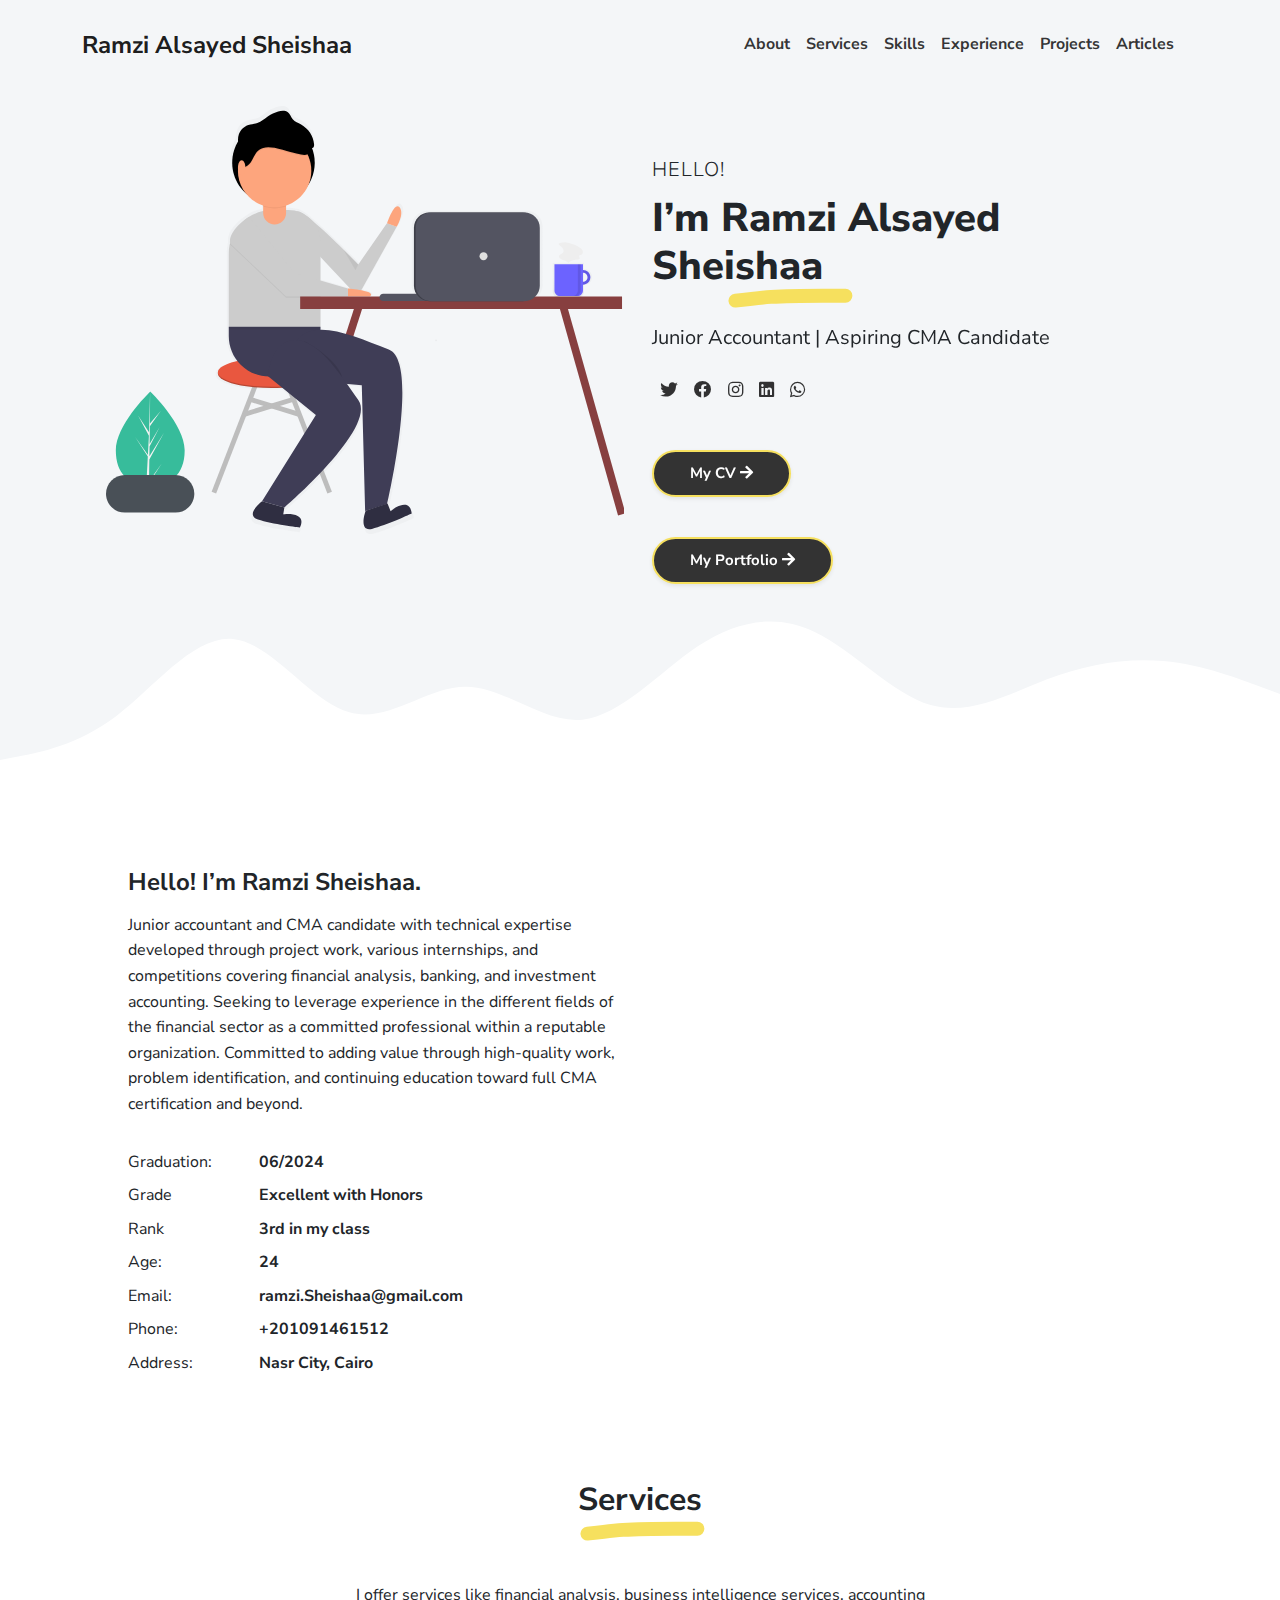
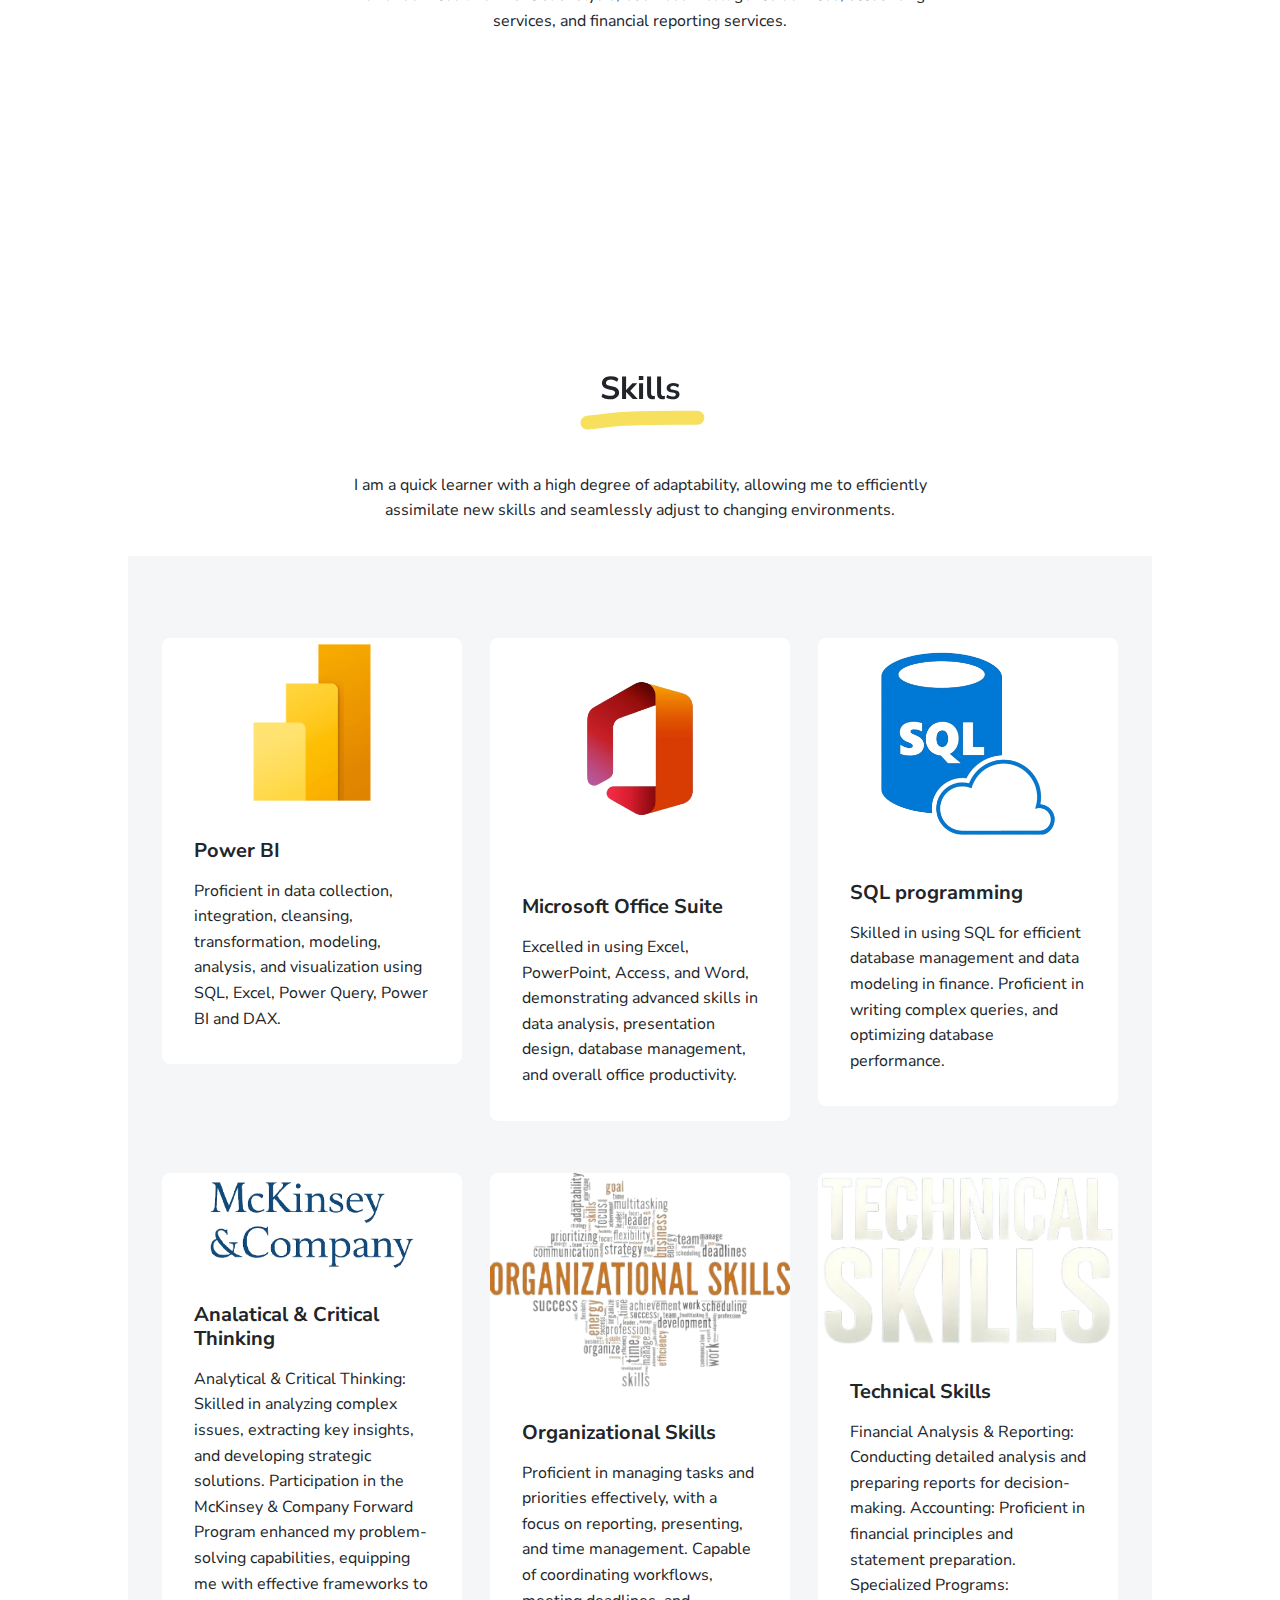
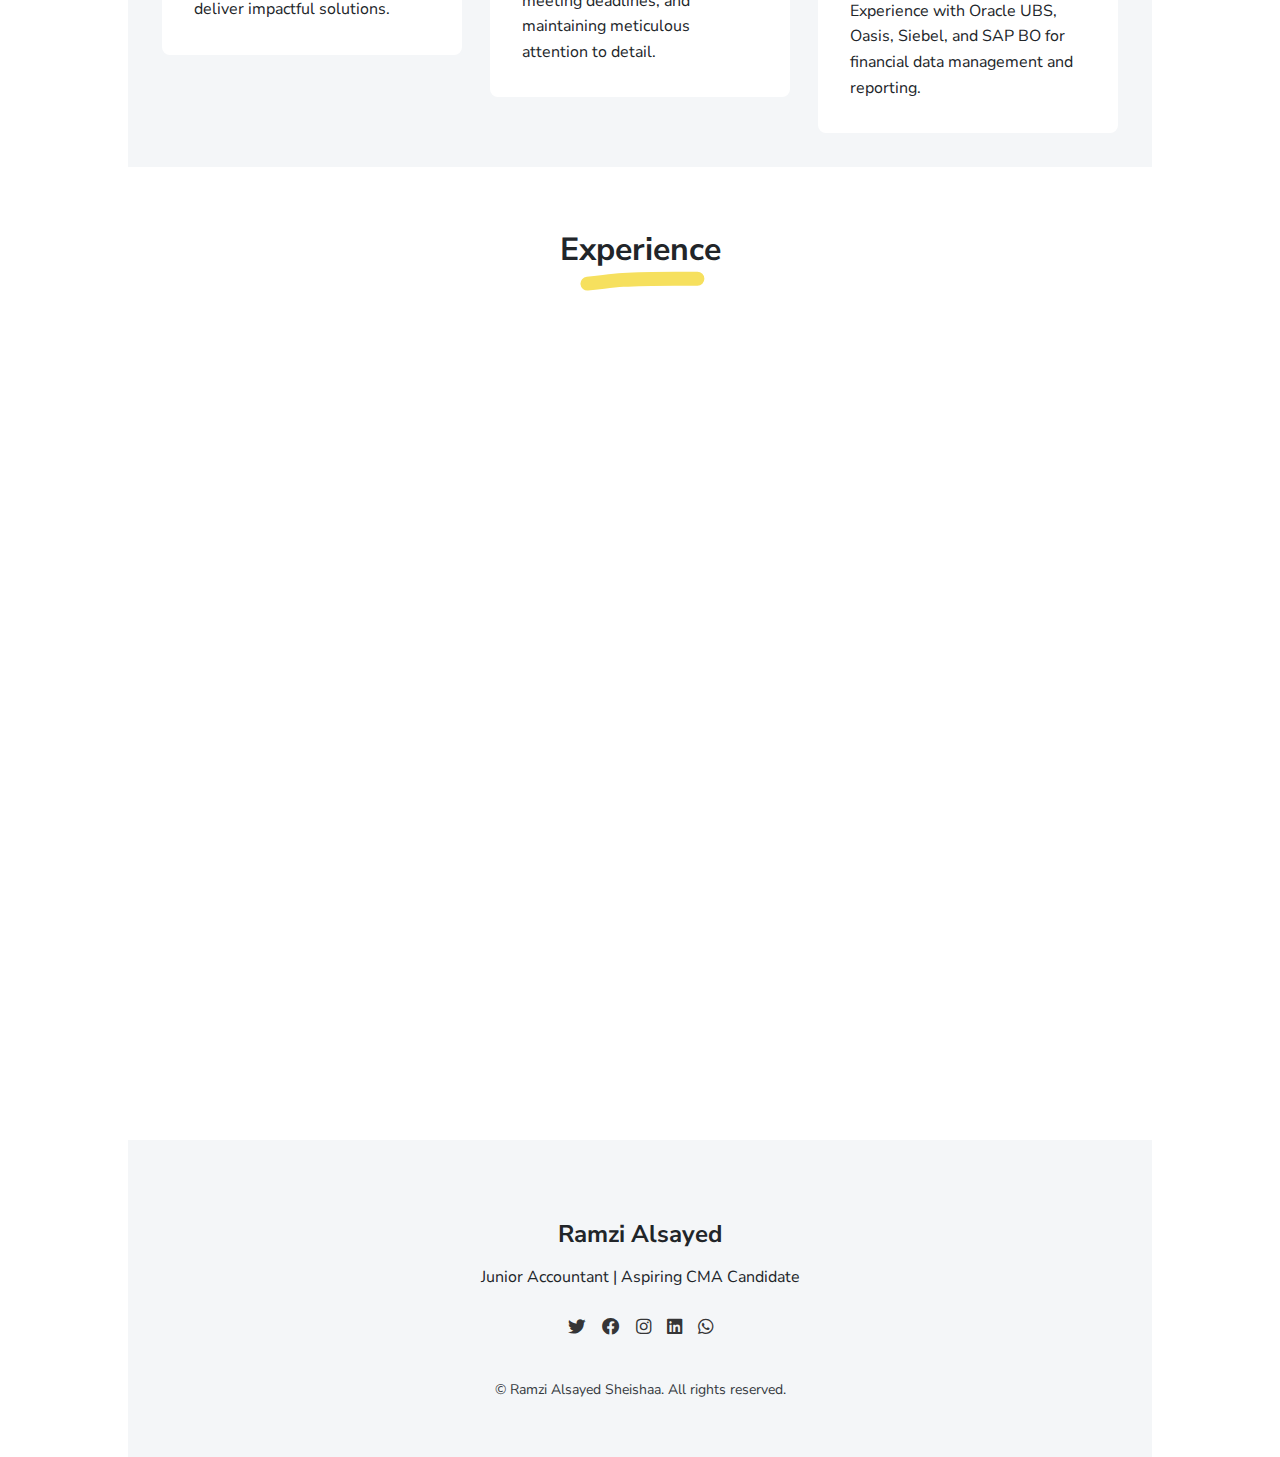
==== index.html @ 20041c58 "Update index.html" ====
<!DOCTYPE html>
<!-- upto 2 directory depth-->
<html lang="en-US">
  <head>
    <meta charset="UTF-8">
    <meta http-equiv="X-UA-Compatible" content="IE=edge">
    <meta name="viewport" content="width=device-width, initial-scale=1">
    <meta name="google-site-verification" content="PllQ6cp0_no1KpwjBgGaep3kcs-IVrneFNLfGpQ3LeI" />
    <title>Ramzi Alsayed Sheishaa</title>
    <link rel="preconnect" href="https://fonts.gstatic.com" crossorigin="crossorigin"/>
    <link rel="preconnect" href="https://fonts.gstatic.com" crossorigin>

    <link rel="preload" as="style" href="https://fonts.googleapis.com/css2?family=Nunito+Sans:wght@300;400;700;800&amp;display=swap"/>
    <link rel="stylesheet" href="https://fonts.googleapis.com/css2?family=Nunito+Sans:wght@300;400;700;800&amp;display=swap" media="print" onload="this.media='all'"/>
    <noscript>
      <link rel="stylesheet" href="https://fonts.googleapis.com/css2?family=Nunito+Sans:wght@300;400;700;800&amp;display=swap"/>
    </noscript>
    <link href="./css/font-awesome/css/all.min.css?ver=1.2.0" rel="stylesheet">
    <link href="./css/bootstrap-icons/bootstrap-icons.css?ver=1.2.0" rel="stylesheet">
    <link href="./css/bootstrap.min.css?ver=1.2.0" rel="stylesheet">
    <link href="./css/aos.css?ver=1.2.0" rel="stylesheet">
    <link href="./css/main.css?ver=1.2.0" rel="stylesheet">
     <link rel="stylesheet" href="css/articles.css">
    <link rel="icon" type="image/svg+xml" href="wel.svg">
    
    <noscript>
      <style type="text/css">
        [data-aos] {
            opacity: 1 !important;
            transform: translate(0) scale(1) !important;
        } 
        
      </style>      
    </noscript>

    <script>
  document.addEventListener('DOMContentLoaded', function() {
    // Smooth scrolling for anchor links
    const scrollLinks = document.querySelectorAll('a[href^="#"]');
    scrollLinks.forEach(link => {
      link.addEventListener('click', function(e) {
        e.preventDefault();
        const targetId = this.getAttribute('href').substring(1);
        const targetElement = document.getElementById(targetId);
        if (targetElement) {
          window.scrollTo({
            top: targetElement.offsetTop,
            behavior: 'smooth'
          });
        }
      });
    });
  });
</script>
    
  </head>
  <body id="top">
    <header class="bg-light">
      <nav class="navbar navbar-expand-lg navbar-light bg-light" id="header-nav" role="navigation">
        <div class="container"><a class="link-dark navbar-brand site-title mb-0" href="#">Ramzi Alsayed Sheishaa</a>
          <button class="navbar-toggler" type="button" data-bs-toggle="collapse" data-bs-target="#navbarSupportedContent" aria-controls="navbarSupportedContent" aria-expanded="false" aria-label="Toggle navigation"><span class="navbar-toggler-icon"></span></button>
          <div class="collapse navbar-collapse" id="navbarSupportedContent">
            <ul class="navbar-nav ms-auto me-2">
              <li class="nav-item"><a class="nav-link" href="#about">About</a></li>
              <li class="nav-item"><a class="nav-link" href="#services">Services</a></li>
              <li class="nav-item"><a class="nav-link" href="#skills">Skills</a></li>
              <li class="nav-item"><a class="nav-link" href="#experience">Experience</a></li>
              <a class="nav-link" href="https://ramzisheishaa.github.io/my-portfolio/index.html" target="_blank">Projects</a>
              <a class="nav-link" href="https://ramzisheishaa.github.io/my-portfolio/index.html" target="_blank">Articles</a>

            </ul>
          </div>
        </div>
      </nav>
    </header>
    <div class="page-content">
      <div id="content">
<header>
  <div class="cover bg-light">
    <div class="container px-3">
      <div class="row">
        <div class="col-lg-6 p-2"><img class="img-fluid" src="images/illustrations/hello3.svg" alt="hello"/></div>
        <div class="col-lg-6">
          <div class="mt-5">
            <p class="lead text-uppercase mb-1">Hello!</p>
            <h1 class="intro-title marker" data-aos="fade-left" data-aos-delay="50">I’m Ramzi Alsayed Sheishaa</h1>
            <p class="lead fw-normal mt-3" data-aos="fade-up" data-aos-delay="100">Junior Accountant | Aspiring CMA Candidate</p>
            <div class="social-nav" data-aos="fade-up" data-aos-delay="200">
              <nav role="navigation">
                <ul class="nav justify-content-left">
                  <li class="nav-item"><a class="nav-link" href="https://twitter.com/ramzi_ix" title="Twitter" target="_blank"><i class="fab fa-twitter"></i><span class="menu-title sr-only">Twitter</span></a></li>
                  <li class="nav-item"><a class="nav-link" href="https://www.facebook.com/ramziofficial0" title="Facebook" target="_blank"><i class="fab fa-facebook"></i><span class="menu-title sr-only">Facebook</span></a></li>
                  <li class="nav-item"><a class="nav-link" href="https://instagram.com/ramzi_ix" title="Instagram" target="_blank"><i class="fab fa-instagram"></i><span class="menu-title sr-only">Instagram</span></a></li>
                  <li class="nav-item"><a class="nav-link" href="https://www.linkedin.com/in/ramzialsayed" title="LinkedIn" target="_blank"><i class="fab fa-linkedin"></i><span class="menu-title sr-only">LinkedIn</span></a
                  ></li>
                  <li class="nav-item"><a class="nav-link" href="https://wa.me/+201091461512" title="Whatsapp"><i class="fab fa-whatsapp" target="_blank"></i><span class="menu-title sr-only">Whatsapp</span></a></li>
                </ul>
              </nav>
            </div>   
            
            <div class="mt-3" data-aos="fade-up" data-aos-delay="200">
    <a class="btn btn-primary shadow-sm mt-1 hover-effect" href="https://drive.google.com/file/d/1qxnCXCQHCI-nS-pvYtfbx1ueG6HFSvlE/view?usp=sharing" target="_blank" style="background-color: #333333; color: #ffffff;">My CV <i class="fas fa-arrow-right"></i></a>
</div>
                        <div class="mt-3" data-aos="fade-up" data-aos-delay="200">
    <a class="btn btn-primary shadow-sm mt-1 hover-effect" href="my-portfolio/index.html" target="_blank" style="background-color: #333333; color: #ffffff;">My Portfolio <i class="fas fa-arrow-right"></i></a>
</div>

        
          </div>
        </div>
      </div>
    </div>
  </div>
  <div class="wave-bg"></div>
</header>
<div class="section pt-4 px-3 px-lg-4" id="about">
  <div class="container-narrow">
    <div class="row">
      <div class="col-md-6">
        <h2 class="h4 my-2">Hello! I’m Ramzi Sheishaa.</h2>
        <p>Junior accountant and CMA candidate with technical expertise developed through project work, various internships, and competitions covering financial analysis, banking, and investment accounting. Seeking to leverage experience in the different fields of the financial sector as a committed professional within a reputable organization. Committed to adding value through high-quality work, problem identification, and continuing education toward full CMA certification and beyond.</p>
       <div class="row mt-3">
          <div class="col-sm-3">
            <div class="pb-1">Graduation:</div>
          </div>
          <div class="col-sm-9">
            <div class="pb-1 fw-bolder"> 06/2024</div>
          </div>
          <div class="col-sm-3">          
            <div class="pb-1">Grade</div>
          </div>
          <div class="col-sm-9">
            <div class="pb-1 fw-bolder">Excellent with Honors</div>
          </div>
            <div class="col-sm-3">          
            <div class="pb-1">Rank</div>
          </div>
          <div class="col-sm-9">
            <div class="pb-1 fw-bolder">3rd in my class</div>
          </div>
          <div class="col-sm-3">          
            <div class="pb-1">Age:</div>
          </div>
          <div class="col-sm-9">
            <div class="pb-1 fw-bolder">24</div>
          </div>
          <div class="col-sm-3">
            <div class="pb-1">Email:</div>
          </div>
          <div class="col-sm-9">
            <div class="pb-1 fw-bolder">ramzi.Sheishaa@gmail.com</div>
          </div>
          <div class="col-sm-3">
            <div class="pb-1">Phone:</div>
          </div>
          <div class="col-sm-9">
            <div class="pb-1 fw-bolder">+201091461512</div>
          </div>
          <div class="col-sm-3">
            <div class="pb-1">Address:</div>
          </div>
          <div class="col-sm-9">
            <div class="pb-1 fw-bolder">Nasr City, Cairo</div>
          </div>
        </div>
      </div>

      <div class="col-md-5 offset-md-1" data-aos="fade-left" data-aos-delay="100"><img class="avatar img-fluid mt-2" src="images/avatar.png" width="400" height="400" alt="Ramzi Sheishaa"/></div>
    </div>
  </div>
</div>
<div class="section px-3 px-lg-4 pt-5" id="services">
  <div class="container-narrow">
    <div class="text-center mb-5">
      <h2 class="marker marker-center">Services</h2>
    </div>
    <div class="text-center">
      <p class="mx-auto mb-3" style="max-width:600px"> I offer services like financial analysis, business intelligence services, accounting services, and financial reporting services.</p>
    </div>
    <div class="row py-3">
      <div class="col-md-3 text-center" data-aos="fade-up" data-aos-delay="200"><img class="mb-2" src="images/services/analysis.svg" width="96" height="96" alt="Financial Analysis"/>
        <div class="h5">Financial Analysis</div>
      </div>      
      <div class="col-md-3 text-center" data-aos="fade-up" data-aos-delay="100"><img class="mb-2" src="images/services/Intelligence.svg" width="96" height="96" alt="Business Intelligence Services"/>
        <div class="h5">Business Intelligence Services</div>
      </div>
      <div class="col-md-3 text-center" data-aos="fade-up" data-aos-delay="300"><img class="mb-2" src="images/services/Accounting.svg" width="96" height="96" alt="Accounting Services"/>
        <div class="h5">Accounting Services</div>
      </div>
      <div class="col-md-3 text-center" data-aos="fade-up" data-aos-delay="400"><img class="mb-2" src="images/services/report.svg" width="96" height="96" alt="Financial Reporting Services"/>
        <div class="h5">Financial Reporting Services</div>
      </div>
    </div>
  </div>
</div>
<div class="section px-3 px-lg-4 pt-5" id="skills">
  <div class="container-narrow">
    <div class="text-center mb-5">
      <h2 class="marker marker-center">Skills</h2>
    </div>
    <div class="text-center">
      <p class="mx-auto mb-3" style="max-width:600px">I am a quick learner with a high degree of adaptability, allowing me to efficiently assimilate new skills and seamlessly adjust to changing environments.</p>
    </div>
    <div class="bg-light p-3">
     <div class="row mt-4">
        <div class="col-md-4">
          <div class="card">
            <img src="images/skills/power-bi.png" class="card-img-top" alt="Power BI">
            <div class="card-body">
              <h5 class="card-title">Power BI</h5>
              <p class="card-text">Proficient in data collection, integration, cleansing, transformation, modeling, analysis, and visualization using SQL, Excel, Power Query, Power BI and DAX.</p>
            </div>
          </div>
        </div>
        <div class="col-md-4">
          <div class="card">
            <img src="images/skills/office.png" class="card-img-top" alt="MS Office">
            <div class="card-body">
              <h5 class="card-title">Microsoft Office Suite</h5>
              <p class="card-text">Excelled in using Excel, PowerPoint, Access, and Word, demonstrating advanced skills in data analysis, presentation design, database management, and overall office productivity. </p>
            </div>
          </div>
        </div>
        <div class="col-md-4">
          <div class="card">
            <img src="images/skills/SQL.png" class="card-img-top" alt="SQL programming">
            <div class="card-body">
              <h5 class="card-title">SQL programming</h5>
              <p class="card-text">Skilled in using SQL for efficient database management and data modeling in finance. Proficient in writing complex queries, and optimizing database performance.</p>
            </div>
          </div>
        </div>
      </div>
      <div class="row mt-4 second-row">
        <div class="col-md-4">
          <div class="card">
            <img src="images/skills/mckinsey.png" class="card-img-top" alt="mckinsey & company">
            <div class="card-body">
              <h5 class="card-title">Analatical & Critical Thinking</h5>
              <p class="card-text">Analytical & Critical Thinking: Skilled in analyzing complex issues, extracting key insights, and developing strategic solutions. Participation in the McKinsey & Company Forward Program enhanced my problem-solving capabilities, equipping me with effective frameworks to deliver impactful solutions.</p>
            </div>
          </div>
        </div>
        <div class="col-md-4">
          <div class="card">
            <img src="images/skills/org.png" class="card-img-top" alt="Organizational Skills">
            <div class="card-body">
              <h5 class="card-title">Organizational Skills</h5>
              <p class="card-text">Proficient in managing tasks and priorities effectively, with a focus on reporting, presenting, and time management. Capable of coordinating workflows, meeting deadlines, and maintaining meticulous attention to detail.</p>
            </div>
          </div>
        </div>
        <div class="col-md-4">
          <div class="card">
            <img src="images/skills/tech.png" class="card-img-top" alt="Technical Skills">
            <div class="card-body">
              <h5 class="card-title">Technical Skills</h5>
              <p class="card-text">Financial Analysis & Reporting: Conducting detailed analysis and preparing reports for decision-making.
                Accounting: Proficient in financial principles and statement preparation.
                Specialized Programs: Experience with Oracle UBS, Oasis, Siebel, and SAP BO for financial data management and reporting.</p>
            </div>
          </div>
        </div>
      </div>
    </div>
  </section>

    
<div class="section px-3 px-lg-4 pt-5" id="experience">
  <div class="container-narrow">
    <div class="text-center mb-4">
      <h2 class="marker marker-center">Experience</h2>
    </div>
    <div class="row">
      <!-- First Card -->
      <div class="col-md-6 mb-3">
        <div class="card" data-aos="fade-right" data-aos-delay="100">
          <div class="card-header px-2 py-1 d-flex justify-content-between">
            <div>
              <h3 class="h5 mb-0">Trainee</h3>
              <div class="text-muted text-small">National Bank of Egypt<small> (Aug 2023 - Sep 2023)</small></div>
            </div>
            <img src="images/services/NBE-logo.svg" width="50" height="45" alt="Trainee"/>
          </div>
          <div class="card-body px-2 py-1">
            <p>During my internship, I acquired substantial insights in various facets of the banking sector, including customer service and VIP customer service, banking operations, and credit analysis. In addition to these core areas, I also expanded my knowledge in digital transformation and cybersecurity.</p>
          </div>
        </div>
      </div>
      <!-- Second Card -->
      <div class="col-md-6 mb-3">
        <div class="card" style="max-width: 500px;" data-aos="fade-left" data-aos-delay="300">
          <div class="card-header px-2 py-1">
            <div class="d-flex justify-content-between">
              <div>
                <h3 class="h5 mb-0">Trainee</h3>
                <div class="text-muted text-small">Banque Misr<small> (July 16 to August 10)</small></div>
              </div>
              <img src="images/services/bmp-logo.png" width="40" height="32" alt="Bank Training"/>
            </div>
          </div>
          <div class="card-body px-2 py-1">
            <p>During my one-month Bank Misr internship, I refined both practical skills in credit analysis, retail banking, and cheque handling, alongside valuable soft skills in customer service.</p>
          </div>
        </div>
      </div>
      <!-- Third Card -->
      <div class="col-md-6 mb-3">
        <div class="card" style="max-width: 500px;" data-aos="fade-left" data-aos-delay="300">
          <div class="card-header px-2 py-1">
            <div class="d-flex justify-content-between">
              <div>
                <h3 class="h5 mb-0">Product  Specialist</h3>
                <div class="text-muted text-small">Excellent Advertising Startup.<small> (Jan 2023- May 2023)    Part-Time Job</small></div>
              </div>
              <img src="images/services/product.svg" width="40" height="32" alt="Product Specialist"/>
            </div>
          </div>
          <div class="card-body px-2 py-1">
            <p>conducting market research, collaborating with cross-
                 functional teams, and developing advertising products that 
                met the evolving needs of our clients. I leveraged my 
                expertise in product development to deliver successful 
                 product launches.</p>
          </div>
        </div>
      </div>
            <!-- Fourth Card -->
      <div class="col-md-6 mb-3">
        <div class="card" style="max-width: 500px;" data-aos="fade-left" data-aos-delay="300">
          <div class="card-header px-2 py-1">
            <div class="d-flex justify-content-between">
              <div>
                <h3 class="h5 mb-0">Trainee</h3>
                <div class="text-muted text-small">Faisal Islamic Bank<small> (August 2022 - 1 month)</small></div>
              </div>
              <img src="images/services/FIBE_logo.png" width="40" height="32" alt="Bank Training"/>
            </div>
          </div>
          <div class="card-body px-2 py-1">
            <p>Bank's training rotation program enabled me to gain hands-
                on experience and engage in multiple departments such as 
                Customer Service, Investment Management, Cheques & 
                Drafts Collection, Risk Management, and HR.</p>
            <p>Additionally, 
               I acquired significant proficiency in SAP Business Objects 
               during this period.</p>
          </div>
        </div>
      </div>
            <!-- Fifth Card -->
      <div class="col-md-6 mb-3">
        <div class="card" style="max-width: 500px;" data-aos="fade-left" data-aos-delay="300">
          <div class="card-header px-2 py-1">
            <div class="d-flex justify-content-between">
              <div>
                <h3 class="h5 mb-0">Trainee</h3>
                <div class="text-muted text-small">CIB<small> (Sep 2022-1 Month)</small></div>
              </div>
              <img src="images/services/bank.svg" width="40" height="32" alt="Bank Training"/>
            </div>
          </div>
          <div class="card-body px-2 py-1">
            <p>The internship concentrated on financial inclusion, cash 
                flow statement, and banking products and services.</p>
          </div>
        </div>
      </div>
            <!-- Sixth Card -->
      <div class="col-md-6 mb-3">
        <div class="card" style="max-width: 500px;" data-aos="fade-left" data-aos-delay="300">
          <div class="card-header px-2 py-1">
            <div class="d-flex justify-content-between">
              <div>
                <h3 class="h5 mb-0">Bookkeeper </h3>
                <div class="text-muted text-small">Alsaad Co. for Import & Export<small> (July 2021- Oct 2021)</small></div>
              </div>
              <img src="images/services/computer.svg" width="40" height="32" alt="Book Keeping"/>
            </div>
          </div>
          <div class="card-body px-2 py-1">
            <p>Responsibilities include recording transactions, inputting 
               customer information into a database, and generating and 
               processing invoices.</p>
          </div>
        </div>
      </div>      
    </div>
  </div>
</div>
        




<!-- <div class="section px-2 px-lg-4 pt-5" id="Activities">
  <div class="container">
    <div class="text-center mb-5">
      <h2 class="marker marker-center">Activities</h2>
    </div>
    <div class="grid bp-gallery pb-3" data-aos="zoom-in-up" data-aos-delay="100">
      <div class="grid-sizer"></div>
      <div class="grid-item"><a href="">
          <figure class="portfolio-item"><img src="images/portfolio/Best-Member.jpg" data-bp="images/portfolio/Best-Member.jpg"/>
            <figcaption>
              <h4 class="h5 mb-0">First Month in ENACTUS</h4>
              <div>Projct Management Member</div>
            </figcaption>
          </figure></a></div>
      <div class="grid-item"><a href="">
          <figure class="portfolio-item"><img src="images/portfolio/CMA.jpg" data-bp="images/portfolio/CMA.jpg"/>
            <figcaption>
              <h4 class="h5 mb-0">CMA Event Preperation</h4>
              <div>Al-Azhar University 2022</div>
            </figcaption>
          </figure></a></div>
      <div class="grid-item"><a href="">
          <figure class="portfolio-item"><img src="images/portfolio/Interviews.jpg" data-bp="images/portfolio/Interviews.jpg" data-caption="Interviews"/>
            <figcaption> 
              <h4 class="h5 mb-0">Interviews For The New Season</h4>
              <div>Season 2022</div>
            </figcaption>
          </figure></a></div>
                  <div class="grid-item"><a href="">
          <figure class="portfolio-item"><img src="images/portfolio/Dr.mhmd.jpg" data-bp="images/portfolio/Dr.mhmd.jpg" data-caption="With Dr. Mohammad Al-Awady My Academic Supervisor in IMASLC"/>
            <figcaption> 
              <h4 class="h5 mb-0">With Dr. Mohammad Al-Awady My Academic Supervisor, in IMA Student Leadership Conference</h4>
              <div>Grand Nile Tower Hotel May 2023</div>
            </figcaption>
          </figure></a></div>
            <div class="grid-item"><a href="">
          <figure class="portfolio-item"><img src="images/portfolio/Water-hyacinths.jpg" data-bp="images/portfolio/Water-hyacinths.jpg" data-caption="Working in Water hyacinths Project as coordinator"/>
            <figcaption> 
              <h4 class="h5 mb-0">Working in Water hyacinths Project as Coordinator</h4>
              <div>Season 2021</div>
            </figcaption>
          </figure></a></div>
      <div class="grid-item"><a href="">
          <figure class="portfolio-item"><img src="images/portfolio/Sugarcane.jpg" data-bp="images/portfolio/Sugarcane.jpg"/>
            <figcaption>
              <h4 class="h5 mb-0">Supervising and participating in the sugar cane project in the laboratory</h4>
              <div>Season 2022</div>
            </figcaption>
          </figure></a></div>
      <div class="grid-item"><a href="">
          <figure class="portfolio-item"><img src="images/portfolio/board.jpg" data-bp="images/portfolio/board.jpg"/>
            <figcaption>
              <h4 class="h5 mb-0">ENACTUS board Meeting</h4>
              <div>Season 2021</div>
            </figcaption>
          </figure></a></div>

          </div>
  </div>
</div>
        
<div class="section px-2 px-lg-4 pt-5 mb-5" id="My Articles">
 <div class="text-center mb-5">
      <h2 class="marker marker-center">Articles</h2>
    </div>
<div class="article-buttons">
    <a href="https://medium.com/@ramzi.sheishaa/transforming-the-ledger-how-blockchain-technology-is-revolutionizing-accounting-d007dcdee723" target="_blank" class="btn article-btn">Transforming the Ledger</a>
    <a href="https://medium.com/@ramzi.sheishaa/navigating-inflation-types-measures-and-economic-implications-482e37ef2914" target="_blank" class="btn article-btn">Navigating Inflation</a>
  </div>
</div> -->      


    
   
<footer class="pt-4 pb-4 text-center bg-light">
  <div class="container">
    <div class="my-3">
      <div class="h4">Ramzi Alsayed</div>
      <p>Junior Accountant | Aspiring CMA Candidate</p>
      <div class="social-nav">
        <nav role="navigation">
          <ul class="nav justify-content-center">
            <li class="nav-item"><a class="nav-link" href="https://twitter.com/ramzi_ix" title="Twitter" target="_blank"><i class="fab fa-twitter"></i><span class="menu-title sr-only">Twitter</span></a></li>
            <li class="nav-item"><a class="nav-link" href="https://www.facebook.com/ramziofficial0" title="Facebook" target="_blank"><i class="fab fa-facebook"></i><span class="menu-title sr-only">Facebook</span></a></li>
            <li class="nav-item"><a class="nav-link" href="https://instagram.com/ramzi_ix" title="Instagram" target="_blank"><i class="fab fa-instagram"></i><span class="menu-title sr-only">Instagram</span></a></li>
            <li class="nav-item"><a class="nav-link" href="https://www.linkedin.com/in/ramzialsayed" title="LinkedIn" target="_blank"><i class="fab fa-linkedin"></i><span class="menu-title sr-only">LinkedIn</span></a></li>
            <li class="nav-item"><a class="nav-link" href="https://wa.me/+201091461512" title="Whatsapp" target="_blank"><i class="fab fa-whatsapp"></i><span class="menu-title sr-only">Behance</span></a></li>
          </ul>
        </nav>
      </div>
    </div>
    <div class="text-small text-secondary">
      <div class="mb-1">&copy; Ramzi Alsayed Sheishaa. All rights reserved.</div>
  </div>
</footer></div>
    </div>
    <div id="scrolltop"><a class="btn btn-secondary" href="#top"><span class="icon"><i class="fas fa-angle-up fa-x"></i></span></a></div>
    <script src="./scripts/imagesloaded.pkgd.min.js?ver=1.2.0"></script>
    <script src="./scripts/masonry.pkgd.min.js?ver=1.2.0"></script>
    <script src="./scripts/BigPicture.min.js?ver=1.2.0"></script>
    <script src="./scripts/purecounter.min.js?ver=1.2.0"></script>
    <script src="./scripts/bootstrap.bundle.min.js?ver=1.2.0"></script>
    <script src="./scripts/aos.min.js?ver=1.2.0"></script>
    <script src="./scripts/main.js?ver=1.2.0"></script>  


  </body>
</html>
---- css/main.css ----
html, body {
  overflow-x: hidden;
}

/**
 * Enable smooth scrolling on the whole document
 */
html {
  scroll-behavior: smooth;
}

/**
 * Disable smooth scrolling when users have prefers-reduced-motion enabled
 */
@media screen and (prefers-reduced-motion: reduce) {
  html {
    scroll-behavior: auto;
  }
}

/**
 * Add .section to every anchored element for scroll margin
 */
.section {
  scroll-margin-top: 2rem;
}

/* Header */
.site-title {
  font-size: 1.5rem;
  font-weight: 700;
  line-height: 3rem;
  text-decoration: none;
}

@media (min-width: 48em) {
  .site-title {
    float: left;
  }
}

.nav-link {
  font-weight: 700;
  color: rgba(0, 0, 0, 0.8) !important;
}

.social-nav .nav-link {
  padding: 0 0.5rem;
  font-size: 1.1rem;
  line-height: 2.5rem;
}

.nav-link:hover,
.nav-link:focus,
.active .nav-link {
  color: rgba(0, 0, 0, 0.6) !important;
}

/* Hero (intro) section */
.intro-title {
  font-weight: 800;
}

@-webkit-keyframes animateWave {
  0% {
    transform: scale(1, 0);
  }
  100% {
    transform: scale(1, 1);
  }
}

@keyframes animateWave {
  0% {
    transform: scale(1, 0);
  }
  100% {
    transform: scale(1, 1);
  }
}

.wave-bg {
  display: block;
  height: 220px;
  width: 100%;
  min-width: 600px;
  transform-origin: top;
  -webkit-animation: animateWave 2000ms cubic-bezier(0.23, 1, 0.32, 1) forwards;
          animation: animateWave 2000ms cubic-bezier(0.23, 1, 0.32, 1) forwards;
  background-image: url("../images/wave-bg.svg");
  background-position: center;
  background-repeat: no-repeat;
}

img.avatar {
  border-radius: 30px;
}

/* Masonary grid for portfolio */
.grid:after {
  content: '';
  display: block;
  clear: both;
}

/* Grid Item */
.grid-sizer,
.grid-item {
  width: 100%;
}

.grid-item {
  padding-bottom: 12px;
}

@media (min-width: 48em) {
  .grid-sizer,
  .grid-item {
    width: 25%;
  }
  .grid-item {
    float: left;
    padding: 6px;
  }
}

.grid-item img {
  display: block;
  width: 100%;
  max-width: 100%;
}

/* Portfolio */
.portolio-section .container {
  padding: 0;
}

.portfolio-item {
  position: relative;
  overflow: hidden;
  text-align: center;
  margin: 0;
}

.portfolio-item figcaption {
  position: absolute;
  top: auto;
  bottom: 0;
  left: 0;
  width: 100%;
  padding: 12px;
  background: rgba(255, 255, 255, 0.75);
  transition: transform 0.35s;
  transform: translate3d(0, 100%, 0);
}

.portfolio-item figcaption h4 {
  color: #222;
  font-size: 16px;
  text-transform: uppercase;
  font-weight: 700;
  margin-bottom: 3px;
}

.portfolio-item figcaption p {
  color: #444;
  font-size: 14px;
  font-weight: 600;
  margin-bottom: 0;
}

.portfolio-item:hover figcaption {
  transform: translate3d(0, 0, 0);
}

/* Portolio Caption */
#bp_container .bp-xc {
  background: #F6E05E !important;
}

#bp_caption a {
  text-decoration: none;
}

/* Footer section */
footer a:not(.nav-link) {
  color: inherit;
  font-weight: 600;
  text-decoration: none;
  cursor: pointer;
}

/* Scroll Top */
#scrolltop {
  display: block;
  visibility: hidden;
  opacity: 0;
  transition: visibility 0s, opacity 0.5s ease-in;
  position: fixed;
  bottom: 20px;
  right: 20px;
}

#scrolltop .btn {
  padding: 3px 11px;
  border-radius: 50%;
}

/* Additional utility styles */
.container-narrow {
  max-width: 1024px;
  margin: 0 auto;
}

.text-small {
  font-size: 0.875rem;
}

.text-uppercase {
  letter-spacing: 0.05em;
}

.hover-effect {
  transition: transform .18s ease-in-out;
}

.hover-effect:hover {
  transform: translateY(-2px);
}

.marker {
  position: relative;
  display: inline;
  width: auto;
}

.marker-center {
  padding-right: 0;
}

.marker:after {
  content: "";
  width: 125px;
  height: 30px;
  position: absolute;
  bottom: -25px;
  right: -30px;
  background-image: url("../images/marker.svg");
  background-repeat: no-repeat;
}

.marker-center:after {
  bottom: -30px;
  left: 50%;
  margin-left: -60px;
}

@media (max-width: 575.98px) {
  .marker {
    padding-right: 0;
  }
  .marker:after {
    bottom: -30px;
    left: 50%;
    margin-left: -60px;
  }
}

.entry-title a {
  text-decoration: none;
}
---- css/articles.css ----
/* Style for the article buttons */
.article-buttons .article-btn {
  display: inline-block;
  padding: 12px 24px;
  margin: 5px;
  background-color: #333; /* Dark gray for the button */
  color: #fff;
  text-decoration: none;
  border: 2px solid #333; /* Border matches button color */
  border-radius: 30px; /* Rounded border */
  font-size: 16px; /* Larger font size */
  font-weight: bold; /* Bold font weight */
  cursor: pointer;
  transition: background-color 0.3s, color 0.3s, border-color 0.3s; /* Smooth transition */
}

.article-buttons .article-btn:hover {
  background-color: #222; /* Darker shade of gray on hover */
  border-color: #222; /* Darker border on hover */
}
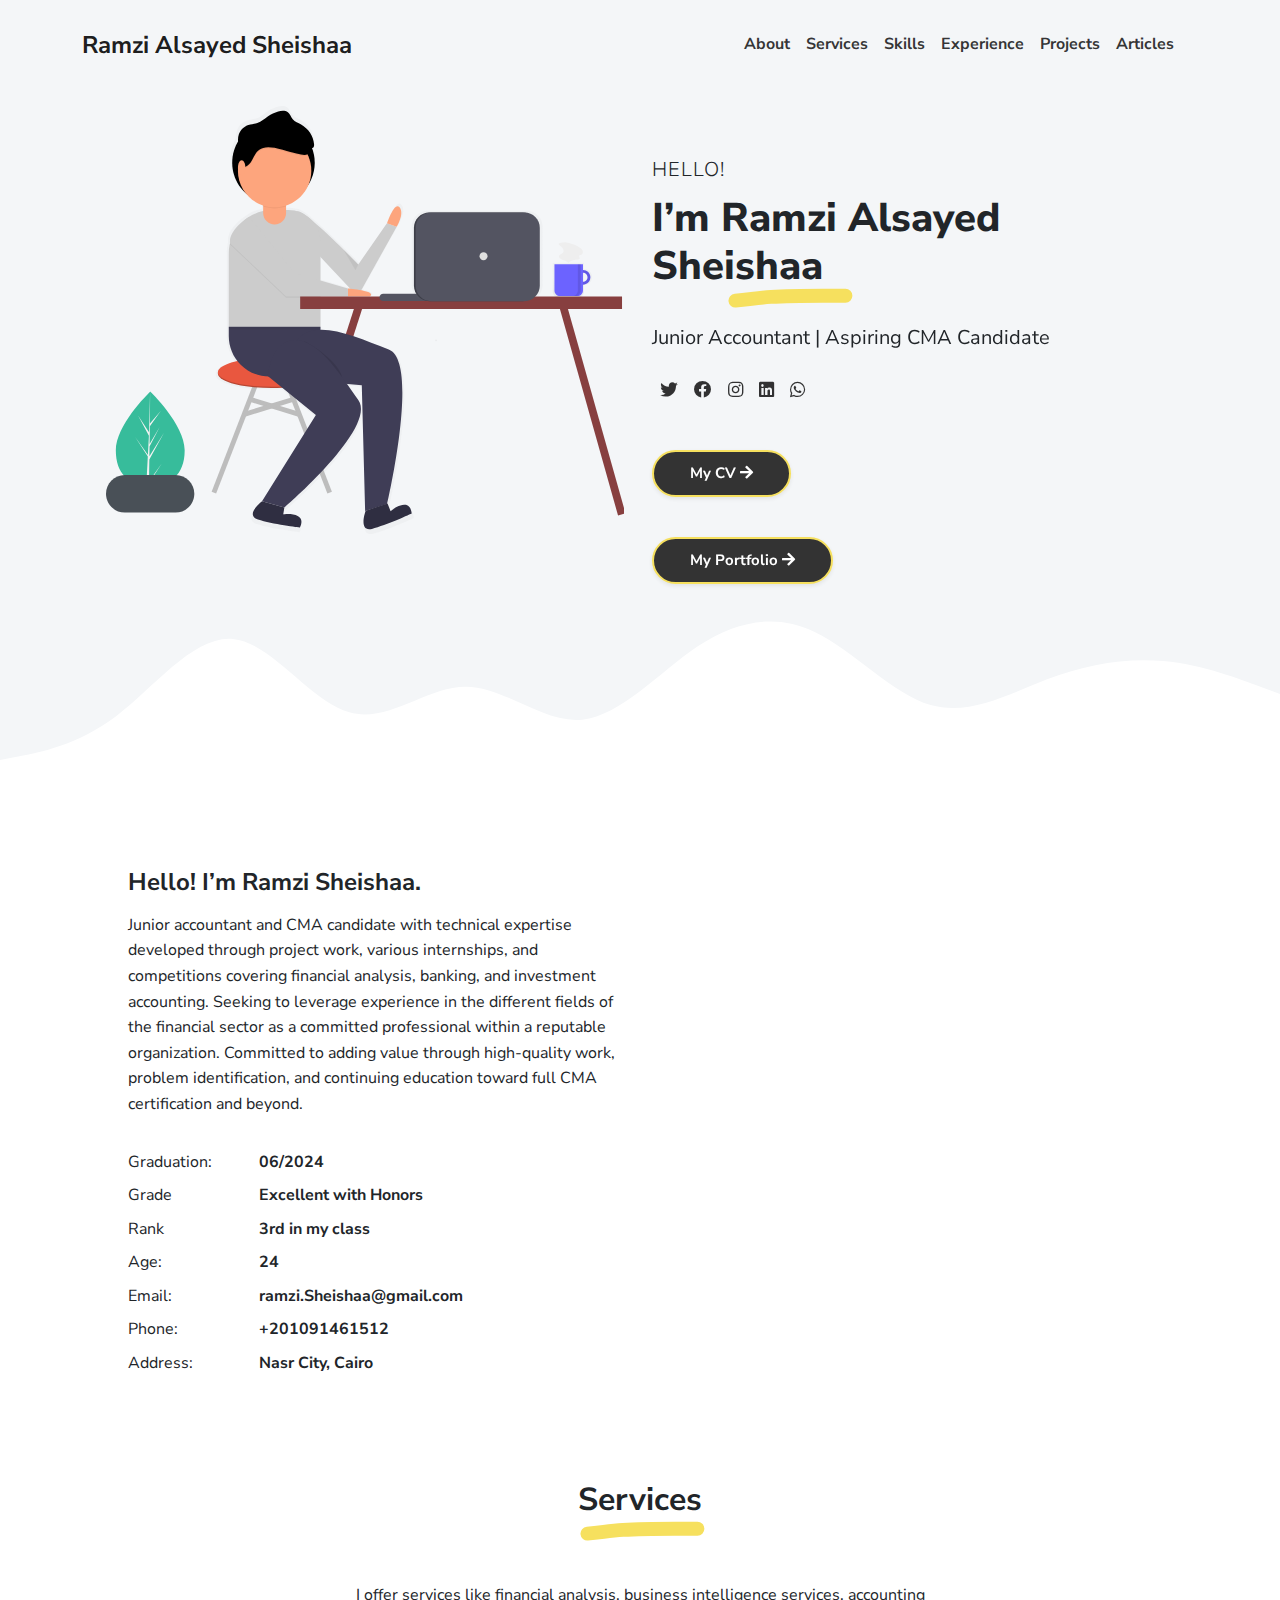
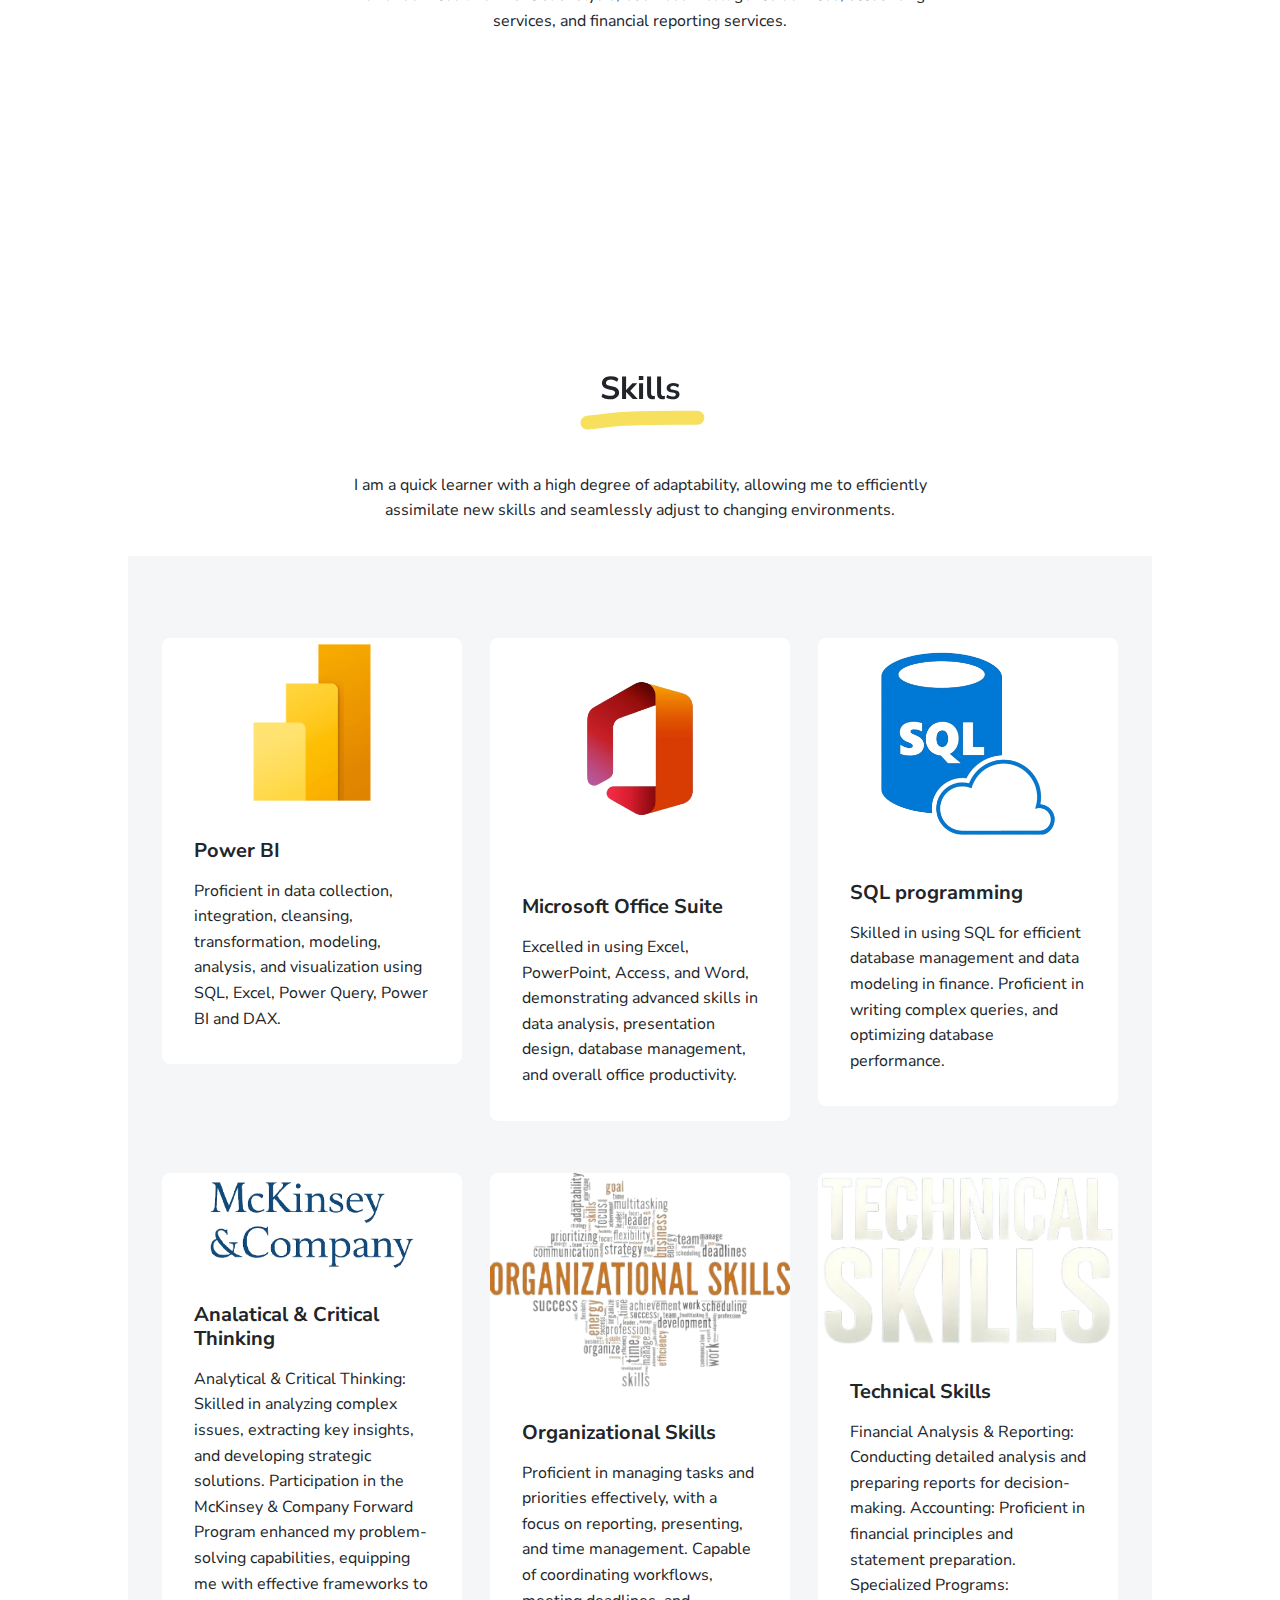
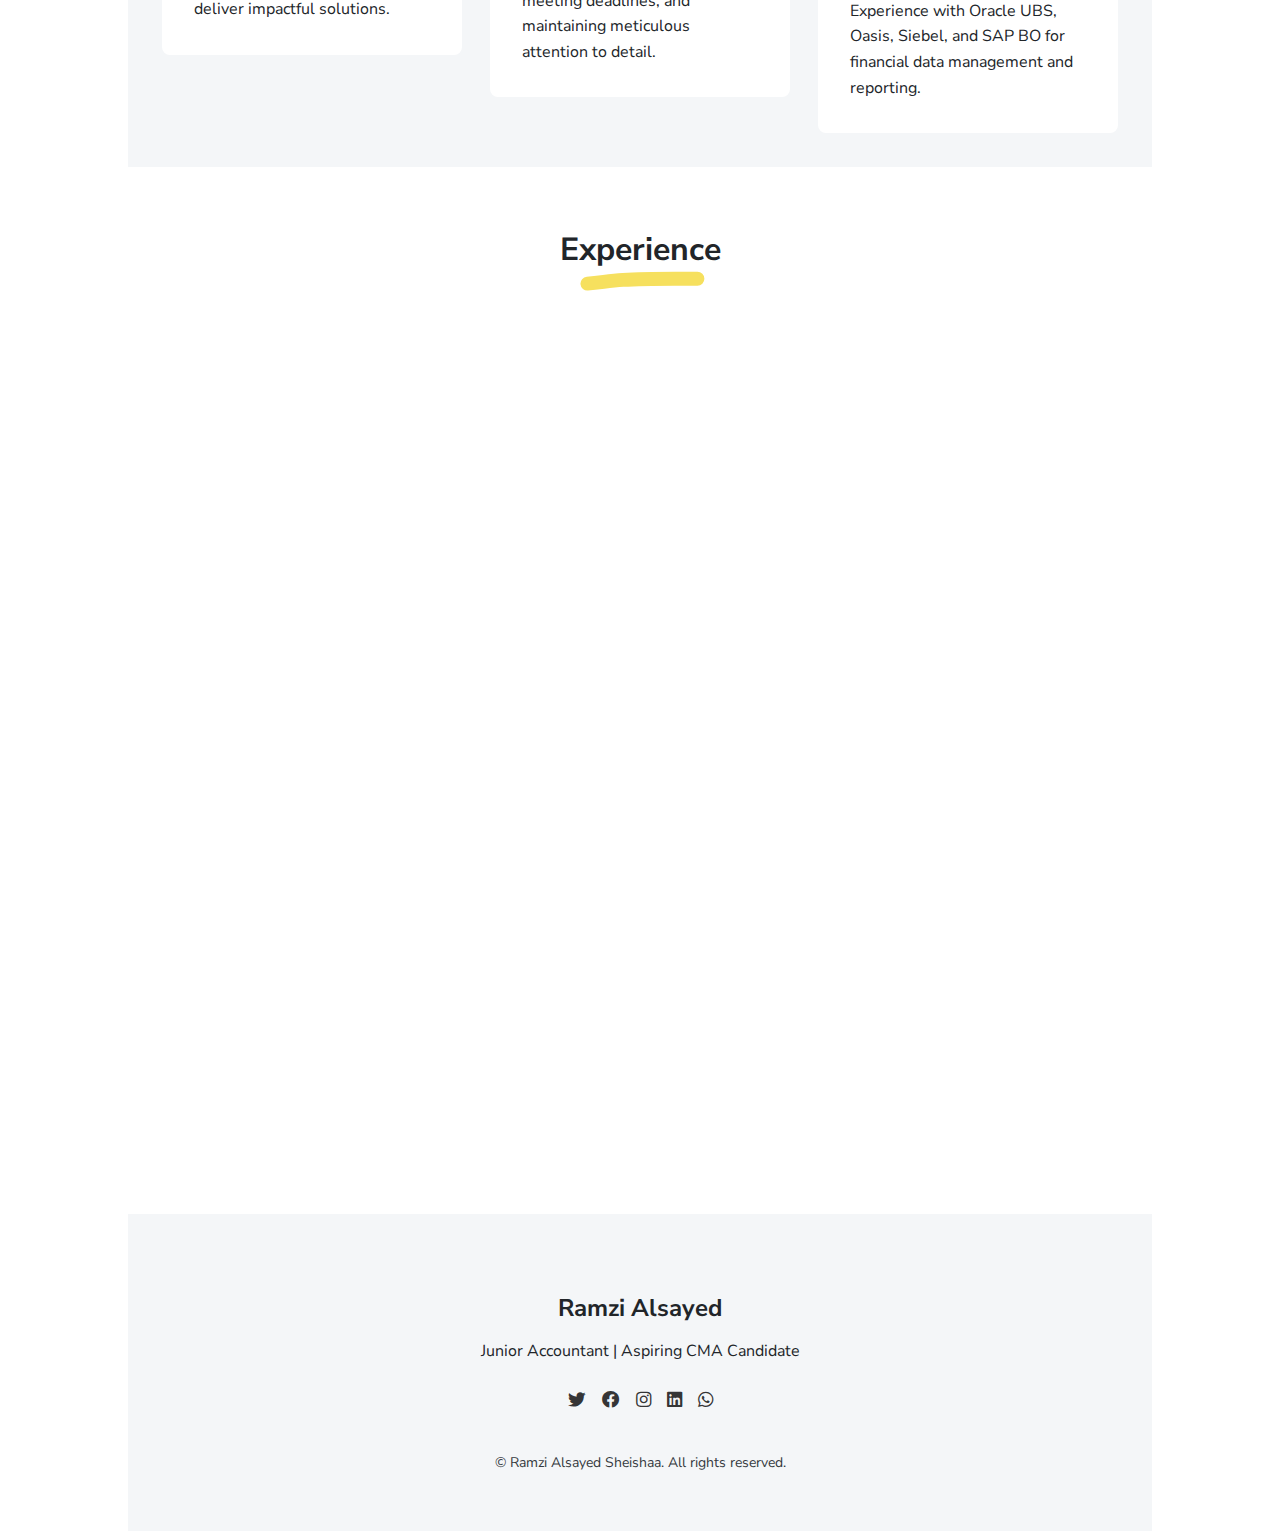
==== commit 9249d06d: "Update index.html" ====
--- a/index.html
+++ b/index.html
@@ -99,7 +99,7 @@
             </div>   
             
             <div class="mt-3" data-aos="fade-up" data-aos-delay="200">
-    <a class="btn btn-primary shadow-sm mt-1 hover-effect" href="https://drive.google.com/file/d/1qxnCXCQHCI-nS-pvYtfbx1ueG6HFSvlE/view?usp=sharing" target="_blank" style="background-color: #333333; color: #ffffff;">My CV <i class="fas fa-arrow-right"></i></a>
+    <a class="btn btn-primary shadow-sm mt-1 hover-effect" href="https://drive.google.com/file/d/1vbjM0vldP9vXqMS-vVXaEfRMrB_W5Zzn/view?usp=sharing" target="_blank" style="background-color: #333333; color: #ffffff;">My CV <i class="fas fa-arrow-right"></i></a>
 </div>
                         <div class="mt-3" data-aos="fade-up" data-aos-delay="200">
     <a class="btn btn-primary shadow-sm mt-1 hover-effect" href="my-portfolio/index.html" target="_blank" style="background-color: #333333; color: #ffffff;">My Portfolio <i class="fas fa-arrow-right"></i></a>
@@ -272,7 +272,26 @@
       <h2 class="marker marker-center">Experience</h2>
     </div>
     <div class="row">
-      <!-- First Card -->
+            <!-- First Card -->
+      <div class="col-md-6 mb-3">
+        <div class="card" style="max-width: 500px;" data-aos="fade-left" data-aos-delay="300">
+          <div class="card-header px-2 py-1">
+            <div class="d-flex justify-content-between">
+              <div>
+                <h3 class="h5 mb-0">Bookkeeper </h3>
+                <div class="text-muted text-small">Alsaad Co. for Import & Export<small> (July 2021- Oct 2021)</small></div>
+              </div>
+              <img src="images/services/computer.svg" width="40" height="32" alt="Book Keeping"/>
+            </div>
+          </div>
+          <div class="card-body px-2 py-1">
+            <p>Responsibilities include recording transactions, inputting 
+               customer information into a database, and generating and 
+               processing invoices.</p>
+          </div>
+        </div>
+      </div>      
+      <!-- Second Card -->
       <div class="col-md-6 mb-3">
         <div class="card" data-aos="fade-right" data-aos-delay="100">
           <div class="card-header px-2 py-1 d-flex justify-content-between">
@@ -287,7 +306,7 @@
           </div>
         </div>
       </div>
-      <!-- Second Card -->
+      <!-- Third Card -->
       <div class="col-md-6 mb-3">
         <div class="card" style="max-width: 500px;" data-aos="fade-left" data-aos-delay="300">
           <div class="card-header px-2 py-1">
@@ -304,7 +323,7 @@
           </div>
         </div>
       </div>
-      <!-- Third Card -->
+      <!-- Fourth Card -->
       <div class="col-md-6 mb-3">
         <div class="card" style="max-width: 500px;" data-aos="fade-left" data-aos-delay="300">
           <div class="card-header px-2 py-1">
@@ -325,7 +344,7 @@
           </div>
         </div>
       </div>
-            <!-- Fourth Card -->
+            <!-- Fifth Card -->
       <div class="col-md-6 mb-3">
         <div class="card" style="max-width: 500px;" data-aos="fade-left" data-aos-delay="300">
           <div class="card-header px-2 py-1">
@@ -348,7 +367,7 @@
           </div>
         </div>
       </div>
-            <!-- Fifth Card -->
+            <!-- Sixth Card -->
       <div class="col-md-6 mb-3">
         <div class="card" style="max-width: 500px;" data-aos="fade-left" data-aos-delay="300">
           <div class="card-header px-2 py-1">
@@ -366,25 +385,7 @@
           </div>
         </div>
       </div>
-            <!-- Sixth Card -->
-      <div class="col-md-6 mb-3">
-        <div class="card" style="max-width: 500px;" data-aos="fade-left" data-aos-delay="300">
-          <div class="card-header px-2 py-1">
-            <div class="d-flex justify-content-between">
-              <div>
-                <h3 class="h5 mb-0">Bookkeeper </h3>
-                <div class="text-muted text-small">Alsaad Co. for Import & Export<small> (July 2021- Oct 2021)</small></div>
-              </div>
-              <img src="images/services/computer.svg" width="40" height="32" alt="Book Keeping"/>
-            </div>
-          </div>
-          <div class="card-body px-2 py-1">
-            <p>Responsibilities include recording transactions, inputting 
-               customer information into a database, and generating and 
-               processing invoices.</p>
-          </div>
-        </div>
-      </div>      
+
     </div>
   </div>
 </div>
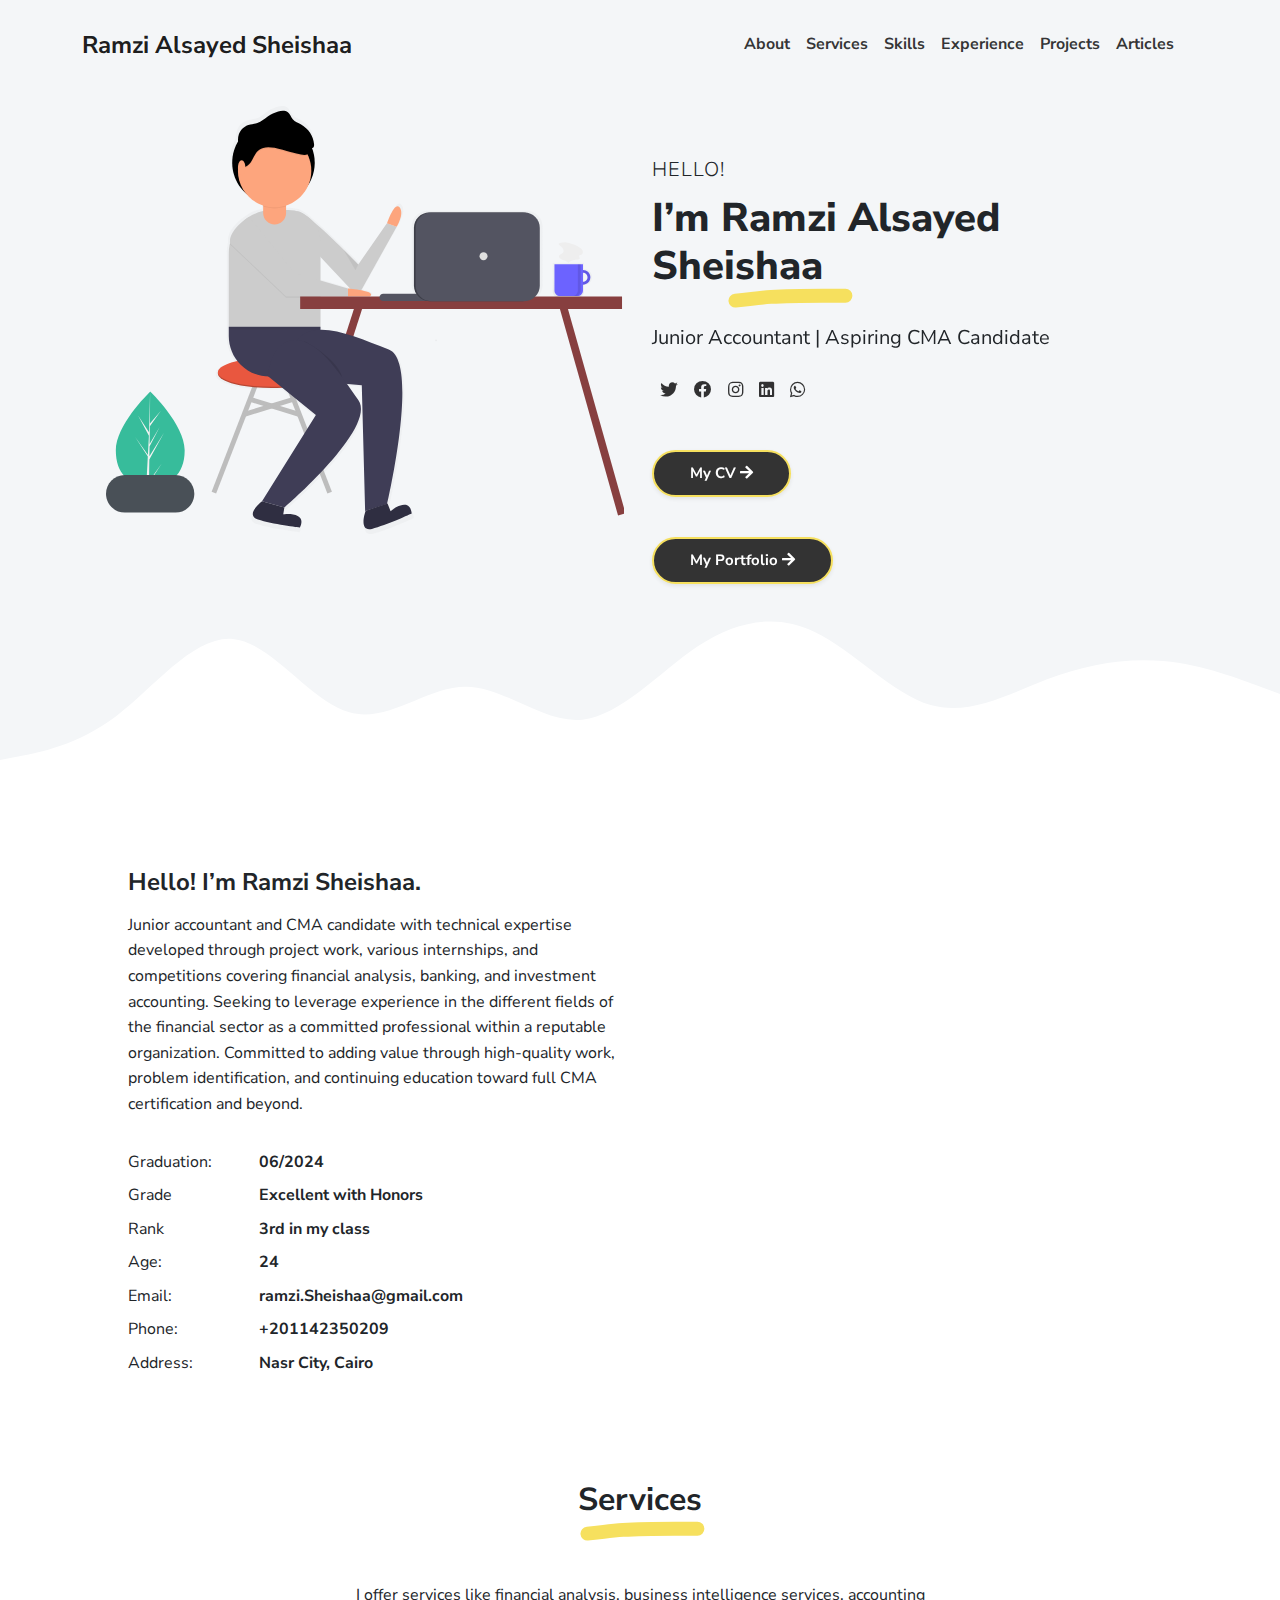
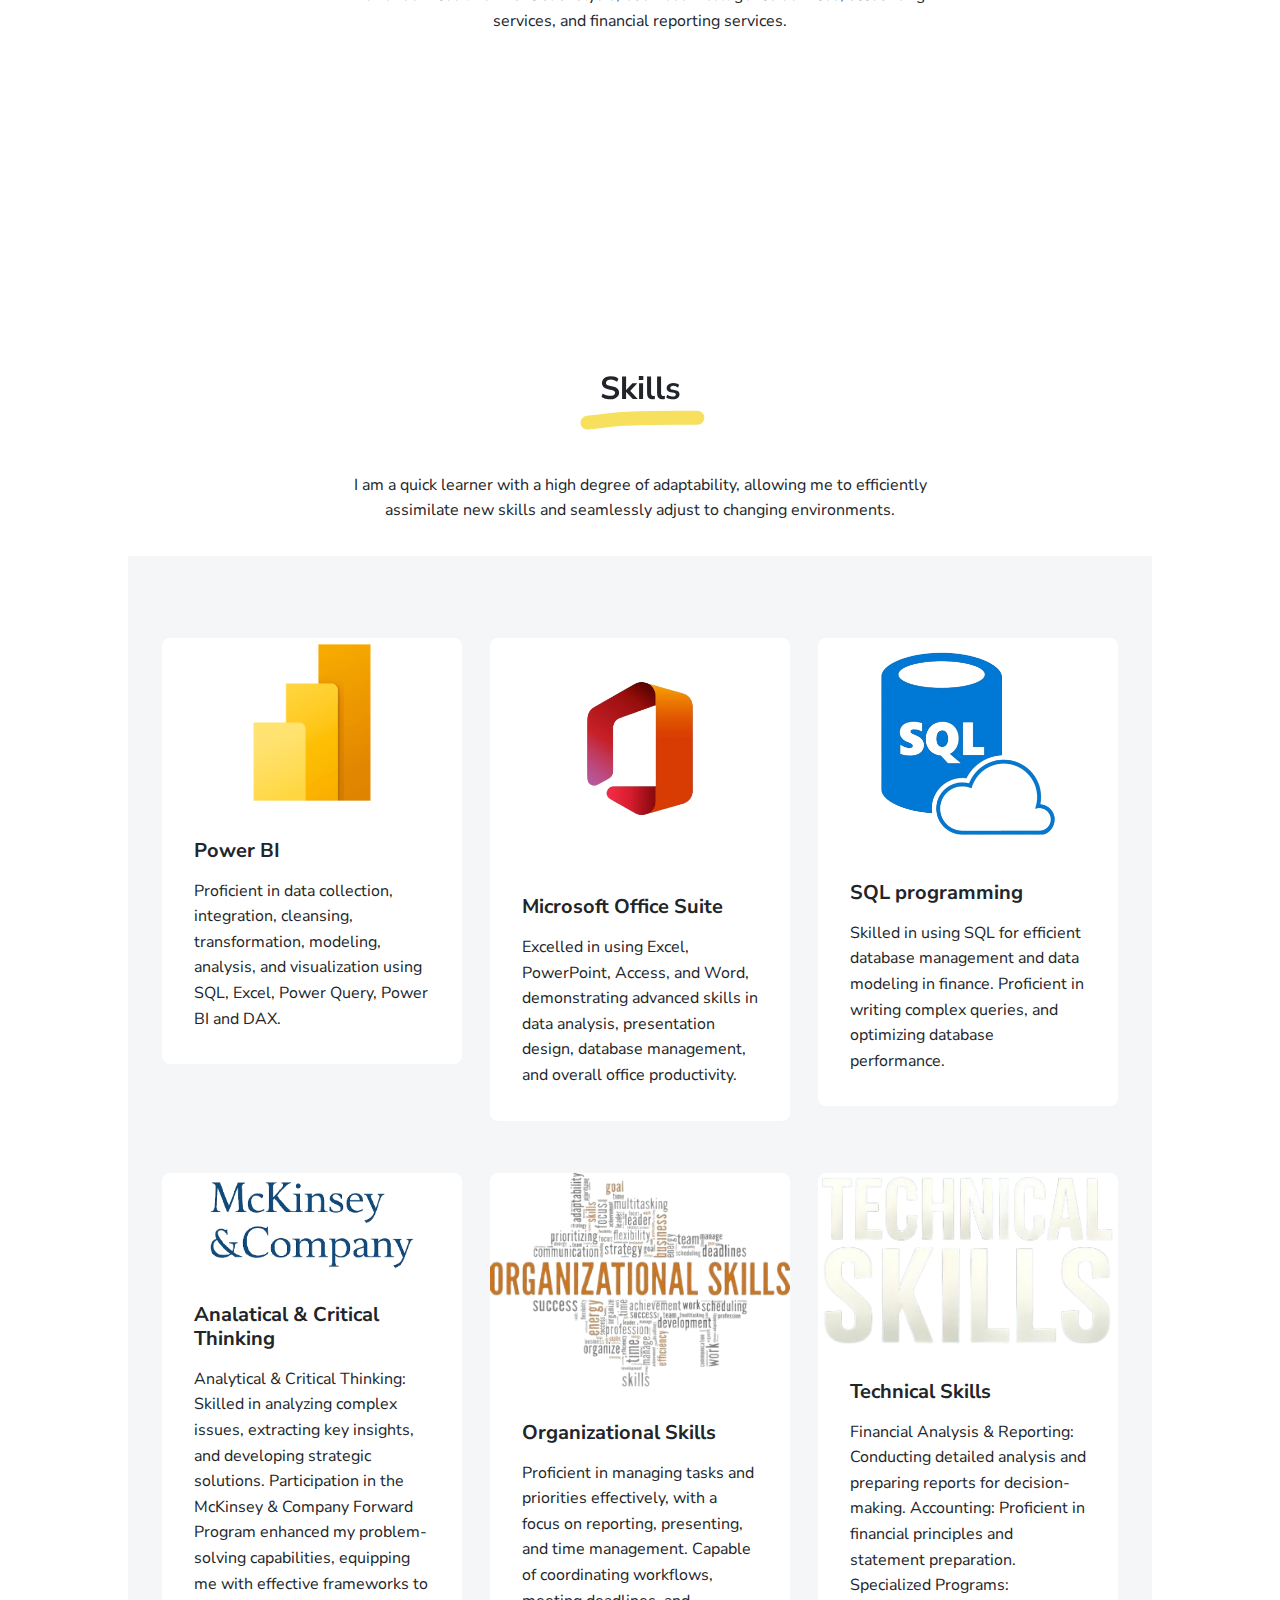
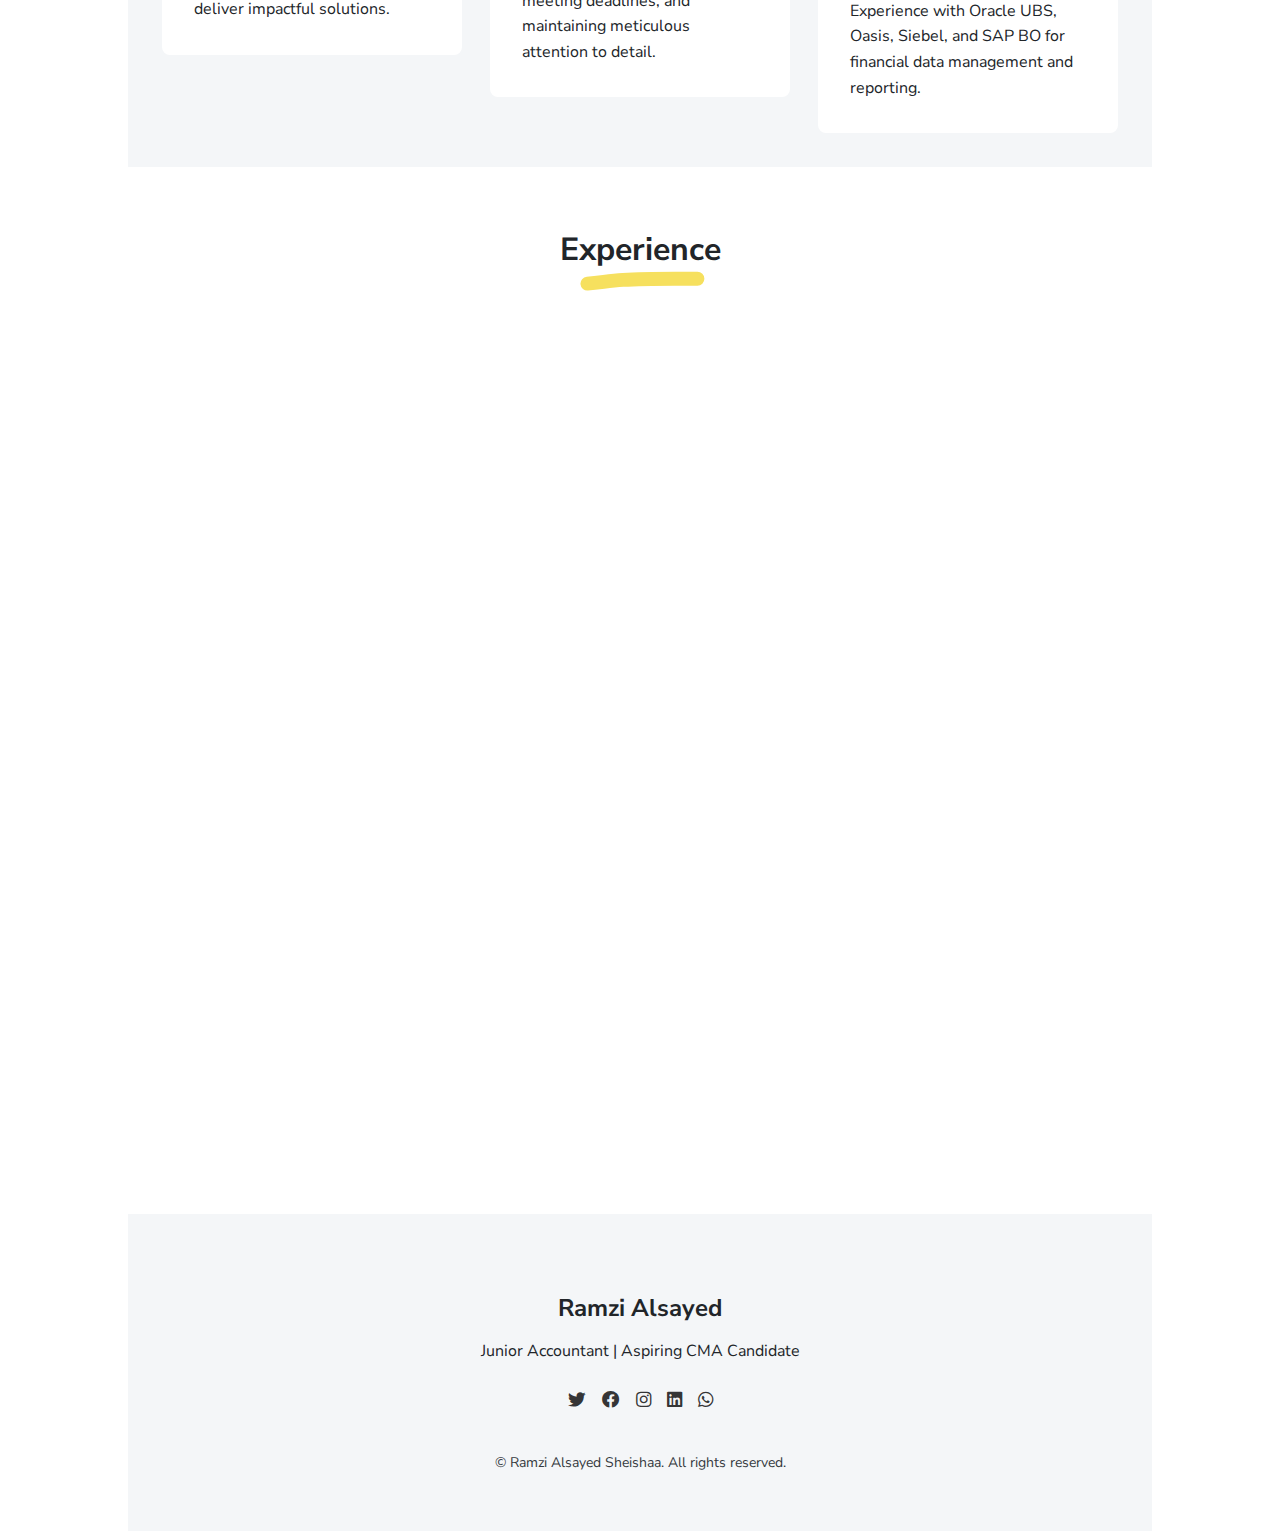
==== commit 69c0bedb: "Update index.html" ====
--- a/index.html
+++ b/index.html
@@ -154,7 +154,7 @@
             <div class="pb-1">Phone:</div>
           </div>
           <div class="col-sm-9">
-            <div class="pb-1 fw-bolder">+201091461512</div>
+            <div class="pb-1 fw-bolder">+201142350209</div>
           </div>
           <div class="col-sm-3">
             <div class="pb-1">Address:</div>
@@ -278,16 +278,14 @@
           <div class="card-header px-2 py-1">
             <div class="d-flex justify-content-between">
               <div>
-                <h3 class="h5 mb-0">Bookkeeper </h3>
-                <div class="text-muted text-small">Alsaad Co. for Import & Export<small> (July 2021- Oct 2021)</small></div>
+                <h3 class="h5 mb-0">General Ledger Accountant</h3>
+                <div class="text-muted text-small">AgroGreen for food Exports<small> (July 202- Dec 2024)</small></div>
               </div>
-              <img src="images/services/computer.svg" width="40" height="32" alt="Book Keeping"/>
+              <img src="images/services/computer.svg" width="40" height="32" alt="GL"/>
             </div>
           </div>
           <div class="card-body px-2 py-1">
-            <p>Responsibilities include recording transactions, inputting 
-               customer information into a database, and generating and 
-               processing invoices.</p>
+            <p>General Ledger Accountant at AgroGreen for Food Exports, Responsible for managing the integrity and accuracy of the general ledger, including the preparation and posting of journal entries, reconciliation of sub-ledger accounts, maintenance of trial balance integrity, and preparing periodic financial statements..</p>
           </div>
         </div>
       </div>      
